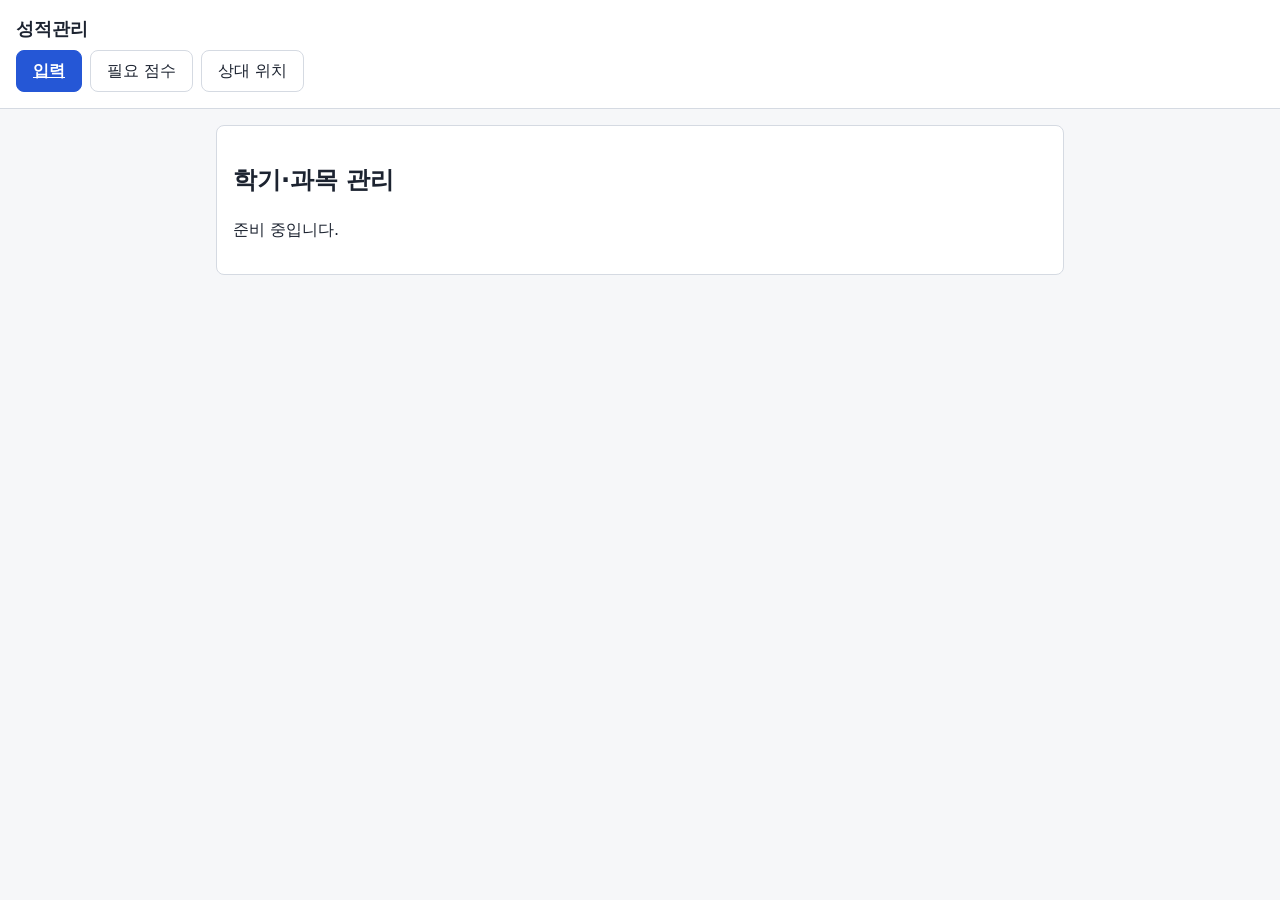
==== course-grade/index.html @ a638cea0 "feat: Step 1 프로젝트 기본 뼈대 및 네비게이션 구조 생성" ====
<!DOCTYPE html>
<html lang="ko">
<head>
  <meta charset="UTF-8">
  <meta name="viewport" content="width=device-width, initial-scale=1">
  <title>성적관리 - 입력</title>
  <link rel="stylesheet" href="css/style.css">
</head>
<body data-page="index">
  <header class="site-header">
    <h1>성적관리</h1>
    <nav class="site-nav" aria-label="주요 메뉴">
      <a href="index.html" data-page="index">입력</a>
      <a href="target.html" data-page="target">필요 점수</a>
      <a href="position.html" data-page="position">상대 위치</a>
    </nav>
  </header>
  <main id="app">
    <section class="card">
      <h2>학기·과목 관리</h2>
      <p>준비 중입니다.</p>
    </section>
  </main>
  <script src="js/storage.js"></script>
  <script src="js/calc.js"></script>
  <script src="js/ui.js"></script>
  <script src="js/index.js"></script>
</body>
</html>
---- course-grade/css/style.css ----
:root {
  --bg: #f6f7f9;
  --surface: #ffffff;
  --text: #1c2330;
  --muted: #5b6575;
  --border: #d5dae2;
  --accent: #2557d6;
  --accent-text: #ffffff;
  --warn-bg: #fff4d6;
  --warn-border: #c98a00;
  --ok-bg: #e3f6e8;
  --ok-border: #1f8a3b;
  --bad-bg: #fde8e8;
  --bad-border: #c62828;
  --space-1: 4px;
  --space-2: 8px;
  --space-3: 16px;
  --space-4: 24px;
  --radius: 8px;
}

@media (prefers-color-scheme: dark) {
  :root {
    --bg: #12161d;
    --surface: #1b212b;
    --text: #e8ecf2;
    --muted: #9aa5b5;
    --border: #323a47;
    --accent: #7ba3ff;
    --accent-text: #0b1220;
    --warn-bg: #3a2f10;
    --warn-border: #e0b040;
    --ok-bg: #12301a;
    --ok-border: #4cc26a;
    --bad-bg: #3a1717;
    --bad-border: #ff7b7b;
  }
}

* { box-sizing: border-box; }

body {
  margin: 0;
  background: var(--bg);
  color: var(--text);
  font-family: system-ui, -apple-system, "Segoe UI", "Malgun Gothic", sans-serif;
  line-height: 1.5;
}

.site-header {
  background: var(--surface);
  border-bottom: 1px solid var(--border);
}

.site-header h1 {
  margin: 0;
  padding: var(--space-3) var(--space-3) var(--space-2);
  font-size: 1.1rem;
}

.site-nav {
  display: flex;
  flex-wrap: wrap;
  gap: var(--space-2);
  padding: 0 var(--space-3) var(--space-3);
}

.site-nav a {
  padding: var(--space-2) var(--space-3);
  border: 1px solid var(--border);
  border-radius: var(--radius);
  color: var(--text);
  text-decoration: none;
}

.site-nav a[aria-current="page"] {
  background: var(--accent);
  color: var(--accent-text);
  border-color: var(--accent);
  font-weight: 700;
  text-decoration: underline;
}

main {
  max-width: 880px;
  margin: 0 auto;
  padding: var(--space-3);
}

.card {
  background: var(--surface);
  border: 1px solid var(--border);
  border-radius: var(--radius);
  padding: var(--space-3);
  margin-bottom: var(--space-3);
}

.table-wrap { overflow-x: auto; }

table { border-collapse: collapse; width: 100%; }
th, td { padding: var(--space-2); border-bottom: 1px solid var(--border); text-align: left; }

label { display: block; margin-bottom: var(--space-1); color: var(--muted); font-size: 0.9rem; }

input, select {
  width: 100%;
  max-width: 100%;
  padding: var(--space-2);
  border: 1px solid var(--border);
  border-radius: var(--radius);
  background: var(--bg);
  color: var(--text);
  font: inherit;
}

button {
  padding: var(--space-2) var(--space-3);
  border: 1px solid var(--accent);
  border-radius: var(--radius);
  background: var(--accent);
  color: var(--accent-text);
  font: inherit;
  cursor: pointer;
}

.notice { padding: var(--space-3); border-radius: var(--radius); border: 1px solid; }
.notice-warn { background: var(--warn-bg); border-color: var(--warn-border); }
.notice-ok { background: var(--ok-bg); border-color: var(--ok-border); }
.notice-bad { background: var(--bad-bg); border-color: var(--bad-border); }
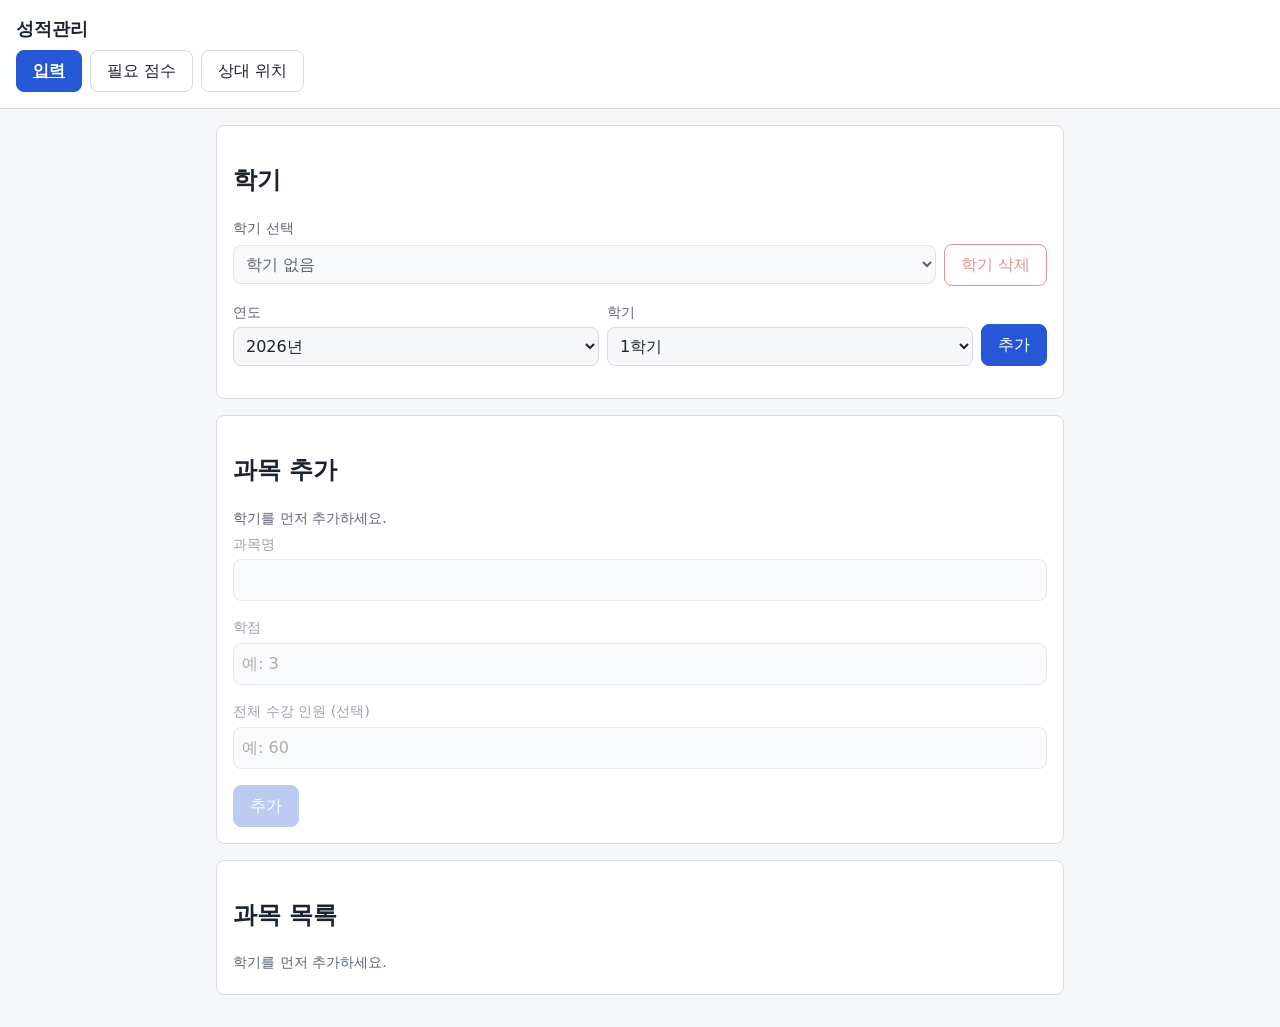
==== commit 0938c259: "feat: Step3 학기 및 과목 데이터 저장 관리 UI(index.html) 구현" ====
--- a/course-grade/index.html
+++ b/course-grade/index.html
@@ -16,9 +16,65 @@
     </nav>
   </header>
   <main id="app">
-    <section class="card">
-      <h2>학기·과목 관리</h2>
-      <p>준비 중입니다.</p>
+    <div id="status" class="notice notice-warn" role="status" aria-live="polite" hidden></div>
+
+    <section class="card" aria-labelledby="semester-title">
+      <h2 id="semester-title">학기</h2>
+      <div class="field">
+        <label for="semester-select">학기 선택</label>
+        <div class="row">
+          <select id="semester-select"></select>
+          <button type="button" id="semester-delete" class="btn-danger">학기 삭제</button>
+        </div>
+      </div>
+      <form id="semester-form" novalidate>
+        <div class="row field">
+          <div class="field-inline">
+            <label for="semester-year">연도</label>
+            <select id="semester-year"></select>
+          </div>
+          <div class="field-inline">
+            <label for="semester-term">학기</label>
+            <select id="semester-term"></select>
+          </div>
+          <button type="submit">추가</button>
+        </div>
+        <p class="field-error" id="semester-error"></p>
+      </form>
+    </section>
+
+    <section class="card" aria-labelledby="course-form-title">
+      <h2 id="course-form-title">과목 추가</h2>
+      <p id="course-form-hint" class="hint" hidden>학기를 먼저 추가하세요.</p>
+      <form id="course-form" novalidate>
+        <fieldset id="course-fieldset">
+          <div class="field">
+            <label for="course-name">과목명</label>
+            <input id="course-name" type="text" maxlength="50" autocomplete="off">
+            <p class="field-error" id="course-name-error"></p>
+          </div>
+          <div class="field">
+            <label for="course-credits">학점</label>
+            <input id="course-credits" type="text" inputmode="decimal" placeholder="예: 3" autocomplete="off">
+            <p class="field-error" id="course-credits-error"></p>
+          </div>
+          <div class="field">
+            <label for="course-enrollment">전체 수강 인원 (선택)</label>
+            <input id="course-enrollment" type="text" inputmode="numeric" placeholder="예: 60" autocomplete="off">
+            <p class="field-error" id="course-enrollment-error"></p>
+          </div>
+          <div class="row">
+            <button type="submit" id="course-submit">추가</button>
+            <button type="button" id="course-new" class="btn-secondary" hidden>새 과목</button>
+          </div>
+        </fieldset>
+      </form>
+    </section>
+
+    <section class="card" aria-labelledby="course-list-title">
+      <h2 id="course-list-title">과목 목록</h2>
+      <ul id="course-list" class="course-list"></ul>
+      <p id="goto-target" hidden><a href="target.html">선택한 과목의 성적 입력·필요 점수 계산으로 이동</a></p>
     </section>
   </main>
   <script src="js/storage.js"></script>
--- a/course-grade/css/style.css
+++ b/course-grade/css/style.css
@@ -127,3 +127,44 @@
 .notice-warn { background: var(--warn-bg); border-color: var(--warn-border); }
 .notice-ok { background: var(--ok-bg); border-color: var(--ok-border); }
 .notice-bad { background: var(--bad-bg); border-color: var(--bad-border); }
+
+fieldset { border: 0; margin: 0; padding: 0; min-width: 0; }
+fieldset:disabled { opacity: 0.6; }
+
+.field { margin-bottom: var(--space-3); }
+.row { display: flex; flex-wrap: wrap; gap: var(--space-2); align-items: center; }
+.row > input, .row > select { flex: 1 1 160px; width: auto; min-width: 0; }
+
+.hint { margin: var(--space-1) 0; color: var(--muted); font-size: 0.9rem; }
+.field-error { margin: var(--space-1) 0 0; min-height: 0; color: var(--bad-border); font-size: 0.9rem; }
+.field-error:not(:empty)::before { content: "⚠ "; }
+
+.btn-secondary { background: transparent; color: var(--accent); }
+.btn-danger { background: transparent; color: var(--bad-border); border-color: var(--bad-border); }
+button:disabled { opacity: 0.5; cursor: not-allowed; }
+:focus-visible { outline: 2px solid var(--accent); outline-offset: 2px; }
+
+.course-list { list-style: none; margin: 0; padding: 0; }
+.course-item {
+  display: flex;
+  flex-wrap: wrap;
+  justify-content: space-between;
+  gap: var(--space-2);
+  padding: var(--space-2) var(--space-3);
+  margin-bottom: var(--space-2);
+  border: 1px solid var(--border);
+  border-radius: var(--radius);
+}
+.course-item.is-current { border-color: var(--accent); border-width: 2px; }
+.course-info { min-width: 0; overflow-wrap: anywhere; }
+.badge {
+  display: inline-block;
+  padding: 0 var(--space-2);
+  border: 1px solid var(--accent);
+  border-radius: var(--radius);
+  color: var(--accent);
+  font-size: 0.8rem;
+}
+
+.field-inline { flex: 1 1 120px; min-width: 0; }
+.row.field { align-items: flex-end; }
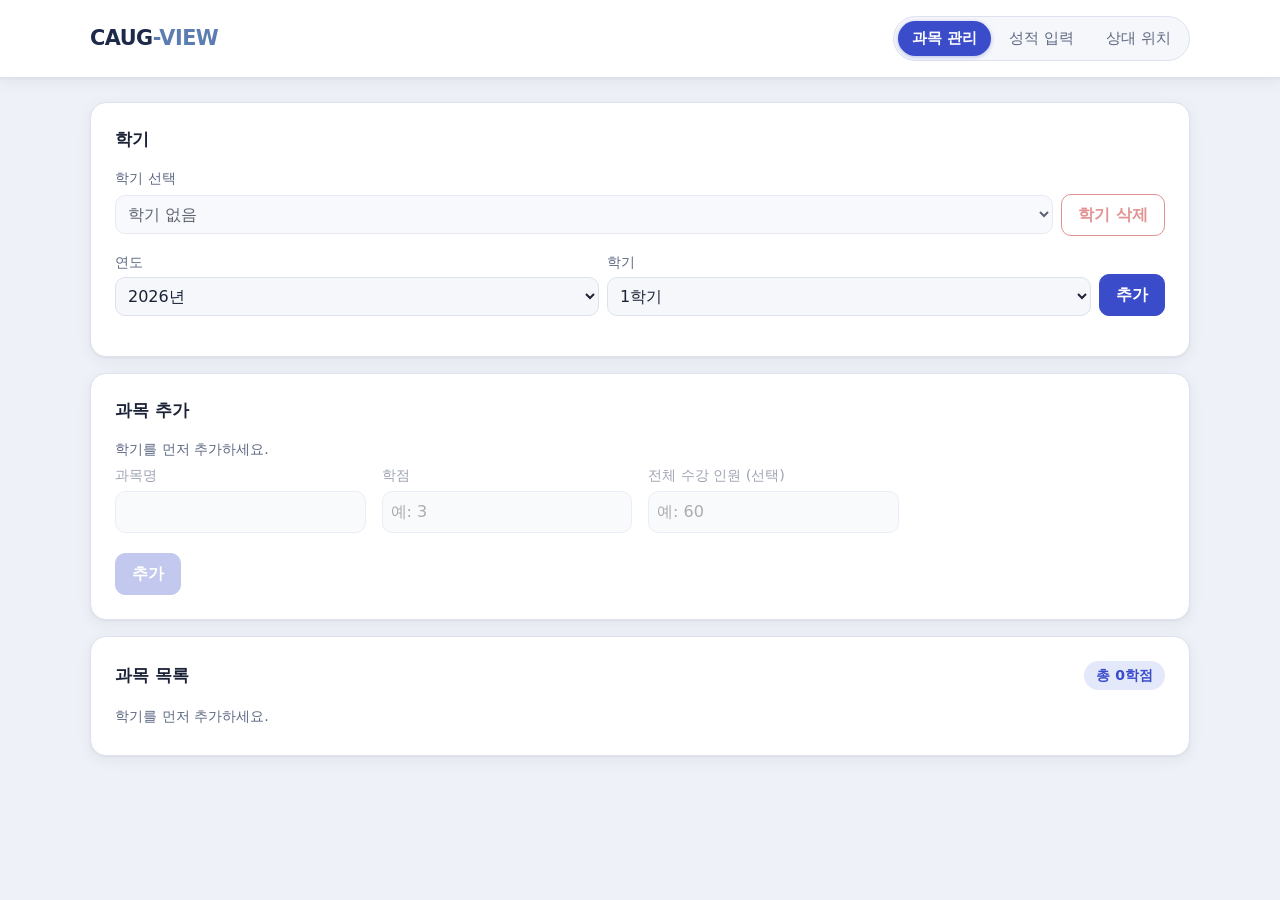
==== commit f50fce3d: "style: CSS수정" ====
--- a/course-grade/index.html
+++ b/course-grade/index.html
@@ -3,17 +3,19 @@
 <head>
   <meta charset="UTF-8">
   <meta name="viewport" content="width=device-width, initial-scale=1">
-  <title>성적관리 - 입력</title>
+  <title>성적관리 - 과목 관리</title>
   <link rel="stylesheet" href="css/style.css">
 </head>
 <body data-page="index">
   <header class="site-header">
-    <h1>성적관리</h1>
-    <nav class="site-nav" aria-label="주요 메뉴">
-      <a href="index.html" data-page="index">입력</a>
-      <a href="target.html" data-page="target">필요 점수</a>
-      <a href="position.html" data-page="position">상대 위치</a>
-    </nav>
+    <div class="site-header-inner">
+      <h1 class="site-title"><a href="index.html" class="brand" aria-label="CAUG-VIEW 메인 화면으로 이동">CAUG<span class="brand-sub">-VIEW</span></a></h1>
+      <nav class="site-nav" aria-label="주요 메뉴">
+        <a href="index.html" data-page="index">과목 관리</a>
+        <a href="target.html" data-page="target">성적 입력</a>
+        <a href="position.html" data-page="position">상대 위치</a>
+      </nav>
+    </div>
   </header>
   <main id="app">
     <div id="status" class="notice notice-warn" role="status" aria-live="polite" hidden></div>
@@ -72,9 +74,12 @@
     </section>
 
     <section class="card" aria-labelledby="course-list-title">
-      <h2 id="course-list-title">과목 목록</h2>
+      <div class="card-head">
+        <h2 id="course-list-title">과목 목록</h2>
+        <span id="total-credits" class="total-credits" aria-live="polite">총 0학점</span>
+      </div>
       <ul id="course-list" class="course-list"></ul>
-      <p id="goto-target" hidden><a href="target.html">선택한 과목의 성적 입력·필요 점수 계산으로 이동</a></p>
+      <p id="goto-target" hidden><a href="target.html">선택한 과목의 성적 입력으로 이동</a></p>
     </section>
   </main>
   <script src="js/storage.js"></script>
--- a/course-grade/css/style.css
+++ b/course-grade/css/style.css
@@ -1,39 +1,57 @@
+/* Slate-blue / indigo theme (follows OS light/dark) */
 :root {
-  --bg: #f6f7f9;
+  --bg: #eef1f7;
   --surface: #ffffff;
-  --text: #1c2330;
-  --muted: #5b6575;
-  --border: #d5dae2;
-  --accent: #2557d6;
+  --surface-2: #f5f7fb;
+  --text: #1b2236;
+  --muted: #5d6882;
+  --border: #dde2ee;
+  --accent: #3b4cca;
+  --accent-soft: #e4e8fb;
   --accent-text: #ffffff;
+  --brand: #1e2a4a;
+  --brand-sub: #5b7db1;
   --warn-bg: #fff4d6;
   --warn-border: #c98a00;
   --ok-bg: #e3f6e8;
   --ok-border: #1f8a3b;
   --bad-bg: #fde8e8;
   --bad-border: #c62828;
+  --zone-a: #d6dcff;
+  --zone-b: #e3f6e8;
+  --zone-c: #eceff3;
+  --shadow: 0 1px 2px rgba(27, 34, 54, 0.06), 0 4px 16px rgba(27, 34, 54, 0.06);
   --space-1: 4px;
   --space-2: 8px;
   --space-3: 16px;
   --space-4: 24px;
-  --radius: 8px;
+  --radius: 10px;
+  --radius-lg: 16px;
 }
 
 @media (prefers-color-scheme: dark) {
   :root {
-    --bg: #12161d;
-    --surface: #1b212b;
-    --text: #e8ecf2;
-    --muted: #9aa5b5;
-    --border: #323a47;
-    --accent: #7ba3ff;
-    --accent-text: #0b1220;
+    --bg: #0f1320;
+    --surface: #181d2e;
+    --surface-2: #1f2538;
+    --text: #e8ebf5;
+    --muted: #9aa4be;
+    --border: #2d3550;
+    --accent: #8c9bff;
+    --accent-soft: #262e57;
+    --accent-text: #0c1030;
+    --brand: #e8ebf5;
+    --brand-sub: #8fb0e0;
     --warn-bg: #3a2f10;
     --warn-border: #e0b040;
     --ok-bg: #12301a;
     --ok-border: #4cc26a;
     --bad-bg: #3a1717;
     --bad-border: #ff7b7b;
+    --zone-a: #28316b;
+    --zone-b: #12301a;
+    --zone-c: #2a303b;
+    --shadow: 0 1px 2px rgba(0, 0, 0, 0.3), 0 4px 16px rgba(0, 0, 0, 0.25);
   }
 }
 
@@ -47,51 +65,83 @@
   line-height: 1.5;
 }
 
+h2 { margin: 0 0 var(--space-3); font-size: 1.05rem; }
+a { color: var(--accent); }
+
+/* ---- header / nav: segmented switch ---- */
 .site-header {
+  position: sticky;
+  top: 0;
+  z-index: 10;
   background: var(--surface);
   border-bottom: 1px solid var(--border);
-}
-
-.site-header h1 {
-  margin: 0;
-  padding: var(--space-3) var(--space-3) var(--space-2);
-  font-size: 1.1rem;
-}
+  box-shadow: var(--shadow);
+}
+
+.site-header-inner {
+  width: 90%;
+  max-width: 1100px;
+  margin: 0 auto;
+  padding: var(--space-3) 0;
+  display: flex;
+  flex-wrap: wrap;
+  align-items: center;
+  justify-content: space-between;
+  gap: var(--space-2) var(--space-3);
+}
+
+.site-title { margin: 0; font-size: 1.3rem; line-height: 1; }
+.brand {
+  font-weight: 800;
+  letter-spacing: -0.5px;
+  color: var(--brand);
+  text-decoration: none;
+}
+.brand-sub { color: var(--brand-sub); font-weight: 700; }
+.brand:hover .brand-sub { color: var(--accent); }
+.brand:focus-visible { outline: 2px solid var(--accent); outline-offset: 3px; border-radius: 4px; }
 
 .site-nav {
   display: flex;
-  flex-wrap: wrap;
-  gap: var(--space-2);
-  padding: 0 var(--space-3) var(--space-3);
+  gap: var(--space-1);
+  padding: var(--space-1);
+  background: var(--surface-2);
+  border: 1px solid var(--border);
+  border-radius: 999px;
+  flex: 0 1 auto;
 }
 
 .site-nav a {
-  padding: var(--space-2) var(--space-3);
-  border: 1px solid var(--border);
-  border-radius: var(--radius);
-  color: var(--text);
+  padding: 6px 14px;
+  border-radius: 999px;
+  color: var(--muted);
   text-decoration: none;
-}
+  font-size: 0.95rem;
+  white-space: nowrap;
+}
+
+.site-nav a:hover { color: var(--text); }
 
 .site-nav a[aria-current="page"] {
   background: var(--accent);
   color: var(--accent-text);
-  border-color: var(--accent);
   font-weight: 700;
-  text-decoration: underline;
+  box-shadow: 0 1px 4px rgba(59, 76, 202, 0.35);
 }
 
 main {
-  max-width: 880px;
+  width: 90%;
+  max-width: 1100px;
   margin: 0 auto;
-  padding: var(--space-3);
+  padding: var(--space-4) 0;
 }
 
 .card {
   background: var(--surface);
   border: 1px solid var(--border);
-  border-radius: var(--radius);
-  padding: var(--space-3);
+  border-radius: var(--radius-lg);
+  box-shadow: var(--shadow);
+  padding: var(--space-4);
   margin-bottom: var(--space-3);
 }
 
@@ -99,6 +149,7 @@
 
 table { border-collapse: collapse; width: 100%; }
 th, td { padding: var(--space-2); border-bottom: 1px solid var(--border); text-align: left; }
+th { color: var(--muted); font-size: 0.85rem; font-weight: 600; }
 
 label { display: block; margin-bottom: var(--space-1); color: var(--muted); font-size: 0.9rem; }
 
@@ -108,10 +159,11 @@
   padding: var(--space-2);
   border: 1px solid var(--border);
   border-radius: var(--radius);
-  background: var(--bg);
+  background: var(--surface-2);
   color: var(--text);
   font: inherit;
 }
+input:focus, select:focus { border-color: var(--accent); }
 
 button {
   padding: var(--space-2) var(--space-3);
@@ -121,7 +173,9 @@
   color: var(--accent-text);
   font: inherit;
   cursor: pointer;
-}
+  font-weight: 600;
+}
+button:hover:not(:disabled) { filter: brightness(1.08); }
 
 .notice { padding: var(--space-3); border-radius: var(--radius); border: 1px solid; }
 .notice-warn { background: var(--warn-bg); border-color: var(--warn-border); }
@@ -132,6 +186,15 @@
 fieldset:disabled { opacity: 0.6; }
 
 .field { margin-bottom: var(--space-3); }
+
+/* form fields flow into as many columns as fit; action rows span the full width */
+fieldset:not(:disabled), fieldset:disabled {
+  display: grid;
+  grid-template-columns: repeat(auto-fit, minmax(220px, 1fr));
+  gap: 0 var(--space-3);
+}
+fieldset > .row { grid-column: 1 / -1; }
+.row > button { flex: 0 0 auto; }
 .row { display: flex; flex-wrap: wrap; gap: var(--space-2); align-items: center; }
 .row > input, .row > select { flex: 1 1 160px; width: auto; min-width: 0; }
 
@@ -139,7 +202,7 @@
 .field-error { margin: var(--space-1) 0 0; min-height: 0; color: var(--bad-border); font-size: 0.9rem; }
 .field-error:not(:empty)::before { content: "⚠ "; }
 
-.btn-secondary { background: transparent; color: var(--accent); }
+.btn-secondary { background: var(--accent-soft); color: var(--accent); border-color: transparent; }
 .btn-danger { background: transparent; color: var(--bad-border); border-color: var(--bad-border); }
 button:disabled { opacity: 0.5; cursor: not-allowed; }
 :focus-visible { outline: 2px solid var(--accent); outline-offset: 2px; }
@@ -152,19 +215,112 @@
   gap: var(--space-2);
   padding: var(--space-2) var(--space-3);
   margin-bottom: var(--space-2);
+  background: var(--surface-2);
   border: 1px solid var(--border);
   border-radius: var(--radius);
 }
-.course-item.is-current { border-color: var(--accent); border-width: 2px; }
+.course-item.is-current { border-color: var(--accent); background: var(--accent-soft); box-shadow: inset 3px 0 0 var(--accent); }
 .course-info { min-width: 0; overflow-wrap: anywhere; }
 .badge {
   display: inline-block;
   padding: 0 var(--space-2);
   border: 1px solid var(--accent);
-  border-radius: var(--radius);
+  border-radius: 999px;
   color: var(--accent);
   font-size: 0.8rem;
 }
 
 .field-inline { flex: 1 1 120px; min-width: 0; }
 .row.field { align-items: flex-end; }
+
+/* ---- target.html ---- */
+.visually-hidden {
+  position: absolute; width: 1px; height: 1px; overflow: hidden;
+  clip: rect(0 0 0 0); white-space: nowrap;
+}
+.items-table td { padding: var(--space-1); }
+.items-table input[type="text"] { min-width: 4.5rem; }
+.items-table input[aria-invalid="true"] {
+  border-color: var(--bad-border); border-width: 2px;
+}
+.converted { white-space: nowrap; }
+.weight-sum { font-weight: 700; margin: var(--space-3) 0 var(--space-2); }
+.summary { margin: 0; display: grid; gap: var(--space-3); grid-template-columns: repeat(auto-fit, minmax(min(100%, 200px), 1fr)); }
+.summary dt { color: var(--muted); font-size: 0.9rem; }
+.summary dd { margin: 0; font-size: 1.3rem; font-weight: 700; }
+
+/* ---- position.html ---- */
+.headline { margin: 0 0 var(--space-3); font-size: 1.25rem; font-weight: 700; overflow-wrap: anywhere; }
+
+/* 구간은 색뿐 아니라 이름·범위 텍스트와 경계선으로도 구분한다 */
+.zone-bar { position: relative; padding-bottom: 2rem; }
+.zone-track {
+  position: relative; display: flex; height: 4.5rem;
+  border: 1px solid var(--border); border-radius: var(--radius); overflow: hidden;
+}
+.zone {
+  display: flex; flex-direction: column; justify-content: center; align-items: center;
+  min-width: 0; padding: 0 var(--space-1); text-align: center; font-size: 0.85rem;
+}
+.zone + .zone { border-left: 2px dashed var(--muted); }
+.zone-a { background: var(--zone-a); }
+.zone-b { background: var(--zone-b); }
+.zone-c { background: var(--zone-c); }
+.zone-name { font-weight: 700; }
+.zone-range { color: var(--muted); font-size: 0.8rem; }
+.zone-band {
+  position: absolute; top: 0; bottom: 0; background: var(--accent); opacity: 0.25;
+  min-width: 2px; pointer-events: none;
+}
+.zone-marker {
+  position: absolute; top: 0; bottom: 0; width: 4px; margin-left: -2px;
+  background: var(--accent); pointer-events: none;
+}
+.zone-marker-label {
+  position: absolute; top: calc(4.5rem + var(--space-1)); white-space: nowrap;
+  font-size: 0.85rem; font-weight: 700; color: var(--accent);
+}
+
+/* 좁은 화면: 표를 항목별 카드로 접어 가로 스크롤을 없앤다 */
+@media (max-width: 768px) {
+  .site-header-inner { padding: var(--space-2) 0; }
+  .site-nav { width: 100%; }
+  .site-nav a { flex: 1; text-align: center; padding: 8px 4px; }
+  main { width: 92%; padding: var(--space-3) 0; }
+  .site-header-inner { width: 92%; }
+  fieldset:not(:disabled), fieldset:disabled { grid-template-columns: 1fr; }
+  .row > button { flex: 1 1 auto; }
+  .card { padding: var(--space-3); border-radius: var(--radius); }
+  .items-table thead { position: absolute; width: 1px; height: 1px; overflow: hidden; clip: rect(0 0 0 0); }
+  .items-table, .items-table tbody, .items-table tr, .items-table td {
+    display: block; width: 100%;
+  }
+  .items-table tr {
+    border: 1px solid var(--border); border-radius: var(--radius);
+    margin-bottom: var(--space-2); padding: var(--space-1);
+  }
+  .items-table td {
+    display: flex; align-items: center; justify-content: space-between; gap: var(--space-2); border-bottom: 0;
+  }
+  .items-table td::before { content: attr(data-label); color: var(--muted); font-size: 0.9rem; flex: 0 0 6.5rem; }
+  .items-table td input[type="text"] { flex: 1; }
+}
+
+/* ---- 과목 목록 헤더 + 총 학점 배지 ---- */
+.card-head {
+  display: flex;
+  align-items: center;
+  justify-content: space-between;
+  gap: var(--space-2);
+  margin-bottom: var(--space-3);
+}
+.card-head h2 { margin: 0; }
+.total-credits {
+  padding: 4px 12px;
+  border-radius: 999px;
+  background: var(--accent-soft);
+  color: var(--accent);
+  font-size: 0.875rem;
+  font-weight: 700;
+  white-space: nowrap;
+}
